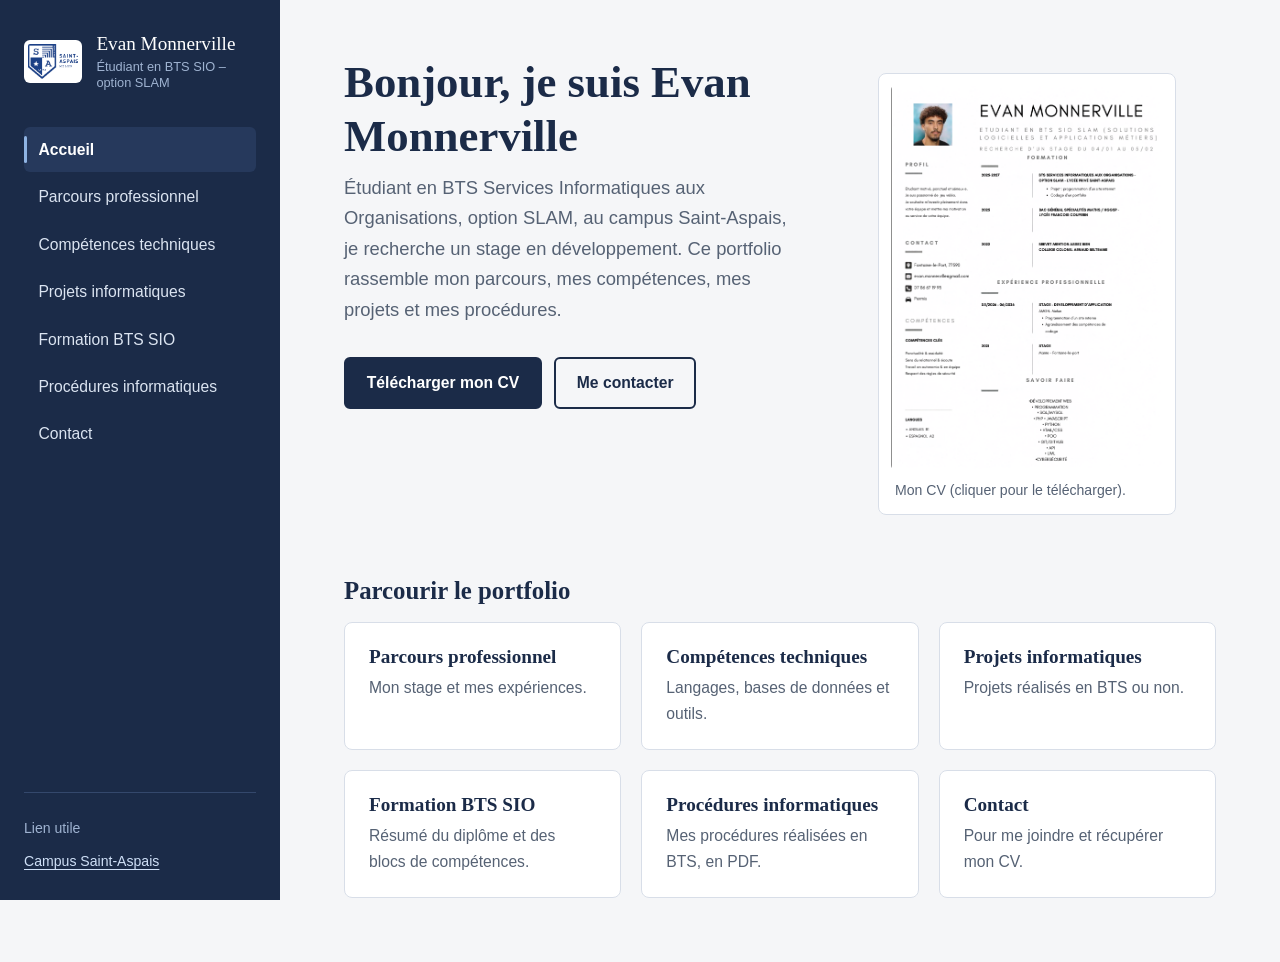
==== index.html @ 34bbe472 "Ajout du portfolio BTS SIO" ====
<!DOCTYPE html>
<html lang="fr">
<head>
  <meta charset="utf-8">
  <meta name="viewport" content="width=device-width, initial-scale=1">
  <title>Accueil – Portfolio de Evan Monnerville</title>
  <link rel="stylesheet" href="portfolio2.css">
</head>
<body>
  <aside class="menu">
    <a class="menu__marque" href="index.html">
      <img src="logo.png" alt="Logo du campus Saint-Aspais">
      <span class="menu__nom">Evan Monnerville<small>Étudiant en BTS SIO – option SLAM</small></span>
    </a>
    <nav aria-label="Navigation principale">
      <ul>
        <li><a class="lien" href="index.html" aria-current="page">Accueil</a></li>
        <li><a class="lien" href="portfolio2.Experiences.html">Parcours professionnel</a></li>
        <li><a class="lien" href="portfolio2.Competences.html">Compétences techniques</a></li>
        <li><a class="lien" href="portfolio2.Projet.html">Projets informatiques</a></li>
        <li><a class="lien" href="portfolio2.Formation.html">Formation BTS SIO</a></li>
        <li><a class="lien" href="portfolio2.Procedures.html">Procédures informatiques</a></li>
        <li><a class="lien" href="portfolio2.Contact.html">Contact</a></li>
      </ul>
    </nav>
    <div class="menu__pied">
      <p>Lien utile</p>
      <a href="https://institutionsaintaspais.fr/campus/" target="_blank" rel="noopener">Campus Saint-Aspais</a>
    </div>
  </aside>

  <main class="contenu">
    <div class="page">
      <section class="accueil">
        <div>
          <h1>Bonjour, je suis Evan Monnerville</h1>
          <p class="intro">Étudiant en BTS Services Informatiques aux Organisations, option SLAM, au campus Saint-Aspais, je recherche un stage en développement. Ce portfolio rassemble mon parcours, mes compétences, mes projets et mes procédures.</p>
          <div class="actions">
            <a class="bouton" href="cv.pdf" download="CV-Evan-Monnerville.pdf">Télécharger mon CV</a>
            <a class="bouton bouton--clair" href="portfolio2.Contact.html">Me contacter</a>
          </div>
        </div>
        <figure class="cv-apercu">
          <a href="cv.pdf" download="CV-Evan-Monnerville.pdf" title="Cliquer pour télécharger mon CV"><img src="cv.png" alt="Aperçu de mon CV"></a>
          <figcaption>Mon CV (cliquer pour le télécharger).</figcaption>
        </figure>
      </section>

      <h2>Parcourir le portfolio</h2>
      <div class="grille cascade">
        <a class="carte" href="portfolio2.Experiences.html"><h3>Parcours professionnel</h3><p>Mon stage et mes expériences.</p></a>
        <a class="carte" href="portfolio2.Competences.html"><h3>Compétences techniques</h3><p>Langages, bases de données et outils.</p></a>
        <a class="carte" href="portfolio2.Projet.html"><h3>Projets informatiques</h3><p>Projets réalisés en BTS ou non.</p></a>
        <a class="carte" href="portfolio2.Formation.html"><h3>Formation BTS SIO</h3><p>Résumé du diplôme et des blocs de compétences.</p></a>
        <a class="carte" href="portfolio2.Procedures.html"><h3>Procédures informatiques</h3><p>Mes procédures réalisées en BTS, en PDF.</p></a>
        <a class="carte" href="portfolio2.Contact.html"><h3>Contact</h3><p>Pour me joindre et récupérer mon CV.</p></a>
      </div>
    </div>
  </main>
</body>
</html>
---- portfolio2.css ----
/* ==========================================================
   Portfolio BTS SIO – feuille de style commune
   Palette : marine #1b2b48 · acier #3d6a99 · ciel #e8eef6
             papier #f5f6f8 · trait #d8dee8 · encre #1f2733
   ========================================================== */
:root {
  --marine: #1b2b48;
  --marine-clair: #26395c;
  --acier: #3d6a99;
  --ciel: #e8eef6;
  --papier: #f5f6f8;
  --blanc: #ffffff;
  --trait: #d8dee8;
  --encre: #1f2733;
  --encre-douce: #566274;
  --largeur-menu: 280px;
}

*, *::before, *::after { box-sizing: border-box; }

html { scroll-behavior: smooth; }

body {
  margin: 0;
  font-family: "Segoe UI", "Helvetica Neue", Arial, sans-serif;
  font-size: 1.0625rem;
  line-height: 1.65;
  color: var(--encre);
  background: var(--papier);
}

a { color: var(--acier); text-underline-offset: 3px; }
a:hover { color: var(--marine); }
:focus-visible { outline: 3px solid var(--acier); outline-offset: 3px; border-radius: 2px; }

/* ---------- Menu latéral ---------- */
.menu {
  position: fixed; inset: 0 auto 0 0;
  width: var(--largeur-menu);
  background: var(--marine);
  color: #dbe4f1;
  display: flex; flex-direction: column;
  padding: 2rem 1.5rem 1.5rem;
  overflow-y: auto;
}
.menu__marque { display: flex; align-items: center; gap: .9rem; text-decoration: none; color: #fff; margin-bottom: 2.25rem; }
.menu__marque img { width: 58px; height: auto; background: #fff; border-radius: 6px; padding: 4px; }
.menu__nom { font-family: Georgia, "Times New Roman", serif; font-size: 1.2rem; line-height: 1.25; }
.menu__nom small { display: block; font-family: "Segoe UI", Arial, sans-serif; font-size: .8rem; color: #9fb3d1; margin-top: .2rem; }

.menu ul { list-style: none; margin: 0; padding: 0; }
.menu li + li { margin-top: .15rem; }
.menu a.lien {
  position: relative; display: block;
  padding: .6rem .9rem; border-radius: 6px;
  color: #dbe4f1; text-decoration: none; font-size: .98rem;
  transition: background-color .2s ease, color .2s ease, padding-left .2s ease;
}
.menu a.lien::before {
  content: ""; position: absolute; left: 0; top: 20%; bottom: 20%;
  width: 3px; border-radius: 3px; background: #8fb4e3;
  transform: scaleY(0); transition: transform .25s ease;
}
.menu a.lien:hover { background: var(--marine-clair); color: #fff; padding-left: 1.15rem; }
.menu a.lien[aria-current="page"] { background: var(--marine-clair); color: #fff; font-weight: 600; }
.menu a.lien[aria-current="page"]::before,
.menu a.lien:hover::before { transform: scaleY(1); }

.menu__pied { margin-top: auto; padding-top: 1.5rem; font-size: .88rem; border-top: 1px solid #34486c; }
.menu__pied p { margin: 0 0 .5rem; color: #9fb3d1; }
.menu__pied a { color: #cfe0f7; display: block; padding: .15rem 0; }
.menu__pied a:hover { color: #fff; }

/* ---------- Contenu ---------- */
.contenu { margin-left: var(--largeur-menu); padding: 3.5rem clamp(1.25rem, 5vw, 4.5rem) 4rem; }
.page { max-width: 62rem; margin-inline: auto; animation: arrivee .6s ease-out both; }

@keyframes arrivee {
  from { opacity: 0; transform: translateY(10px); }
  to   { opacity: 1; transform: none; }
}

h1, h2, h3 { font-family: Georgia, "Times New Roman", serif; color: var(--marine); line-height: 1.2; font-weight: 700; }
h1 { font-size: clamp(2rem, 4vw, 2.8rem); margin: 0 0 .6rem; }
h2 { font-size: 1.55rem; margin: 2.75rem 0 1rem; }
h3 { font-size: 1.2rem; margin: 0 0 .4rem; }
.intro { font-size: 1.15rem; color: var(--encre-douce); max-width: 46rem; margin: 0 0 2rem; }
p { max-width: 46rem; }

.titre-page { padding-bottom: 1.5rem; margin-bottom: 2rem; border-bottom: 2px solid var(--marine); }

/* ---------- Cartes & grilles ---------- */
.grille { display: grid; gap: 1.25rem; grid-template-columns: repeat(auto-fit, minmax(250px, 1fr)); }
.carte {
  background: var(--blanc); border: 1px solid var(--trait); border-radius: 8px;
  padding: 1.4rem 1.5rem;
  transition: border-color .2s ease, box-shadow .2s ease, transform .2s ease;
}
.carte p { margin: .3rem 0 0; color: var(--encre-douce); font-size: .98rem; }
a.carte { display: block; text-decoration: none; color: inherit; }
a.carte:hover { border-color: var(--acier); box-shadow: 0 6px 18px rgba(27, 43, 72, .1); transform: translateY(-3px); }
a.carte h3 { transition: color .2s ease; }
a.carte:hover h3 { color: var(--acier); }

/* ---------- Boutons ---------- */
.bouton {
  display: inline-block; padding: .7rem 1.3rem; border-radius: 6px;
  background: var(--marine); color: #fff; text-decoration: none; font-weight: 600; font-size: .98rem;
  border: 2px solid var(--marine);
  transition: background-color .2s ease, color .2s ease, transform .15s ease;
}
.bouton:hover { background: var(--acier); border-color: var(--acier); color: #fff; }
.bouton:active { transform: scale(.98); }
.bouton--clair { background: transparent; color: var(--marine); }
.bouton--clair:hover { background: var(--marine); color: #fff; border-color: var(--marine); }
.actions { display: flex; flex-wrap: wrap; gap: .75rem; margin-top: 1.25rem; }

/* ---------- Accueil ---------- */
.accueil { display: grid; gap: 2rem; grid-template-columns: 1fr; align-items: start; }
.cv-apercu { border: 1px solid var(--trait); border-radius: 8px; background: var(--blanc); padding: .75rem; }
.cv-apercu img { display: block; width: 100%; height: auto; border-radius: 4px; }
.cv-apercu figcaption { font-size: .88rem; color: var(--encre-douce); padding: .6rem .25rem 0; }
@media (min-width: 1100px) { .accueil { grid-template-columns: 1.1fr .9fr; } }

/* ---------- Chronologie (parcours) ---------- */
.chrono { list-style: none; margin: 0; padding: 0 0 0 1.75rem; border-left: 2px solid var(--trait); }
.chrono > li { position: relative; padding-bottom: 2rem; }
.chrono > li::before {
  content: ""; position: absolute; left: calc(-1.75rem - 7px); top: .45rem;
  width: 12px; height: 12px; border-radius: 50%; background: var(--blanc); border: 3px solid var(--acier);
}
.chrono time { display: block; font-size: .9rem; color: var(--acier); font-weight: 600; margin-bottom: .15rem; }
.chrono .lieu { color: var(--encre-douce); margin: 0 0 .5rem; }
.chrono ul { margin: .5rem 0 0; padding-left: 1.2rem; }

/* ---------- Compétences ---------- */
.competence { display: grid; grid-template-columns: minmax(130px, 1fr) 2fr auto; gap: .75rem 1rem; align-items: center; padding: .55rem 0; }
.competence + .competence { border-top: 1px solid var(--trait); }
.competence__nom { font-weight: 600; }
.competence__barre { height: 8px; border-radius: 8px; background: var(--ciel); overflow: hidden; }
.competence__barre span {
  display: block; height: 100%; width: var(--niveau); border-radius: 8px; background: var(--acier);
  transform-origin: left; animation: remplir 1s .3s ease-out both;
}
.competence__niveau { font-size: .88rem; color: var(--encre-douce); min-width: 6.5rem; text-align: right; }
@keyframes remplir { from { transform: scaleX(0); } to { transform: scaleX(1); } }
@media (max-width: 560px) {
  .competence { grid-template-columns: 1fr auto; }
  .competence__barre { grid-column: 1 / -1; order: 3; }
}

/* ---------- Projets ---------- */
.projet { display: grid; gap: 1.5rem; grid-template-columns: 1fr; background: var(--blanc); border: 1px solid var(--trait); border-radius: 8px; padding: 1.5rem; margin-bottom: 1.5rem; }
.projet img { width: 100%; height: auto; border-radius: 6px; border: 1px solid var(--trait); display: block; }
.projet dl { margin: .75rem 0 0; display: grid; grid-template-columns: auto 1fr; gap: .25rem 1rem; font-size: .96rem; }
.projet dt { font-weight: 600; color: var(--marine); }
.projet dd { margin: 0; color: var(--encre-douce); }
@media (min-width: 900px) { .projet { grid-template-columns: 1fr 1.2fr; } }

.etiquettes { list-style: none; display: flex; flex-wrap: wrap; gap: .4rem; padding: 0; margin: .9rem 0 0; }
.etiquettes li { background: var(--ciel); color: var(--marine); font-size: .85rem; padding: .15rem .65rem; border-radius: 20px; }

/* ---------- Formation ---------- */
.blocs { counter-reset: bloc; }
.bloc { position: relative; padding-left: 3.25rem; }
.bloc::before {
  counter-increment: bloc; content: counter(bloc);
  position: absolute; left: 1.2rem; top: 1.25rem;
  width: 1.6rem; height: 1.6rem; border-radius: 50%; background: var(--marine); color: #fff;
  display: grid; place-items: center; font-size: .85rem; font-weight: 700;
}
.carte--bloc { padding-left: 3.4rem; position: relative; }
.carte--bloc::before { left: 1.1rem; }

/* ---------- Procédures ---------- */
.procedure { background: var(--blanc); border: 1px solid var(--trait); border-radius: 8px; padding: 1.5rem; margin-bottom: 1.75rem; }
.procedure object, .procedure iframe { width: 100%; height: 620px; border: 1px solid var(--trait); border-radius: 6px; margin-top: 1rem; background: var(--papier); }
.figure { margin: 0 0 1.75rem; background: var(--blanc); border: 1px solid var(--trait); border-radius: 8px; padding: 1rem; }
.figure img { max-width: 100%; height: auto; display: block; margin-inline: auto; }
.figure figcaption { color: var(--encre-douce); font-size: .92rem; margin-top: .6rem; text-align: center; }

/* ---------- Contact ---------- */
.contacts { list-style: none; padding: 0; margin: 0; display: grid; gap: .9rem; }
.contacts li { display: grid; grid-template-columns: 7rem 1fr; gap: 1rem; padding-bottom: .9rem; border-bottom: 1px solid var(--trait); }
.contacts strong { color: var(--marine); }
.lettre { background: var(--blanc); border: 1px solid var(--trait); border-radius: 8px; padding: 2rem clamp(1.25rem, 4vw, 2.75rem); font-family: Georgia, "Times New Roman", serif; }
.lettre p { max-width: none; }

/* ---------- Adaptation mobile / tablette ---------- */
@media (max-width: 900px) {
  .menu { position: static; width: auto; padding: 1.1rem 1.25rem; }
  .menu__marque { margin-bottom: 1rem; }
  .menu ul { display: flex; flex-wrap: wrap; gap: .25rem; }
  .menu li + li { margin-top: 0; }
  .menu a.lien { padding: .45rem .75rem; font-size: .92rem; }
  .menu a.lien:hover { padding-left: .75rem; }
  .menu a.lien::before { display: none; }
  .menu__pied { display: none; }
  .contenu { margin-left: 0; padding-top: 2rem; }
  .contacts li { grid-template-columns: 1fr; gap: .15rem; }
}

/* ---------- Respect des préférences de mouvement ---------- */
@media (prefers-reduced-motion: reduce) {
  *, *::before, *::after { animation: none !important; transition: none !important; scroll-behavior: auto !important; }
}

/* ==========================================================
   Ajouts : animations d'entrée, compétences, bulles PDF
   ========================================================== */

/* Entrée en cascade (une seule fois, au chargement) */
.cascade > * { animation: arrivee .55s ease-out backwards; }
.cascade > *:nth-child(1) { animation-delay: .10s; }
.cascade > *:nth-child(2) { animation-delay: .18s; }
.cascade > *:nth-child(3) { animation-delay: .26s; }
.cascade > *:nth-child(4) { animation-delay: .34s; }
.cascade > *:nth-child(5) { animation-delay: .42s; }
.cascade > *:nth-child(6) { animation-delay: .50s; }

/* Compétences */
.competences { display: grid; gap: 1.25rem; grid-template-columns: repeat(auto-fit, minmax(320px, 1fr)); }
.coches { list-style: none; margin: .9rem 0 0; padding: 0; }
.coches li { position: relative; padding: .4rem 0 .4rem 1.9rem; border-top: 1px solid var(--trait); }
.coches li:first-child { border-top: 0; }
.coches li::before {
  content: ""; position: absolute; left: .15rem; top: .75rem;
  width: .55rem; height: .3rem; border-left: 2px solid var(--acier); border-bottom: 2px solid var(--acier);
  transform: rotate(-45deg);
}
.etiquettes--grand li { font-size: .95rem; padding: .3rem .95rem; font-weight: 600; transition: background-color .2s ease, color .2s ease; }
.etiquettes--grand li:hover { background: var(--marine); color: #fff; }
.cascade.etiquettes > li { animation: arrivee .45s ease-out backwards; }

/* Bulles cliquables (procédures) */
.bulles { display: flex; flex-wrap: wrap; gap: 1.25rem; margin-top: 1.5rem; }
.bulle {
  display: inline-flex; align-items: center; gap: .9rem;
  padding: .85rem 1.6rem .85rem .9rem; border-radius: 999px;
  background: var(--blanc); border: 1px solid var(--trait);
  color: var(--marine); text-decoration: none; font-weight: 600; font-size: 1.05rem;
  transition: transform .2s ease, border-color .2s ease, box-shadow .2s ease;
}
.bulle__icone {
  display: grid; place-items: center; width: 2.6rem; height: 2.6rem; border-radius: 50%;
  background: var(--marine); color: #fff; font-size: .78rem; font-weight: 700; letter-spacing: .02em;
  transition: background-color .2s ease, transform .3s ease;
}
.bulle:hover { transform: translateY(-4px); border-color: var(--acier); box-shadow: 0 8px 20px rgba(27, 43, 72, .12); color: var(--marine); }
.bulle:hover .bulle__icone { background: var(--acier); transform: rotate(-8deg) scale(1.06); }
.bulle:active { transform: translateY(-1px); }
.bulles .bulle { animation: arrivee .5s ease-out backwards; }
.bulles .bulle:nth-child(2) { animation-delay: .12s; }

/* Image de projet : léger zoom au survol */
.projet .cadre { overflow: hidden; border-radius: 6px; border: 1px solid var(--trait); }
.projet .cadre img { border: 0; border-radius: 0; transition: transform .5s ease; }
.projet:hover .cadre img { transform: scale(1.03); }

/* Logo du menu */
.menu__marque img { transition: transform .3s ease; }
.menu__marque:hover img { transform: rotate(-4deg) scale(1.04); }
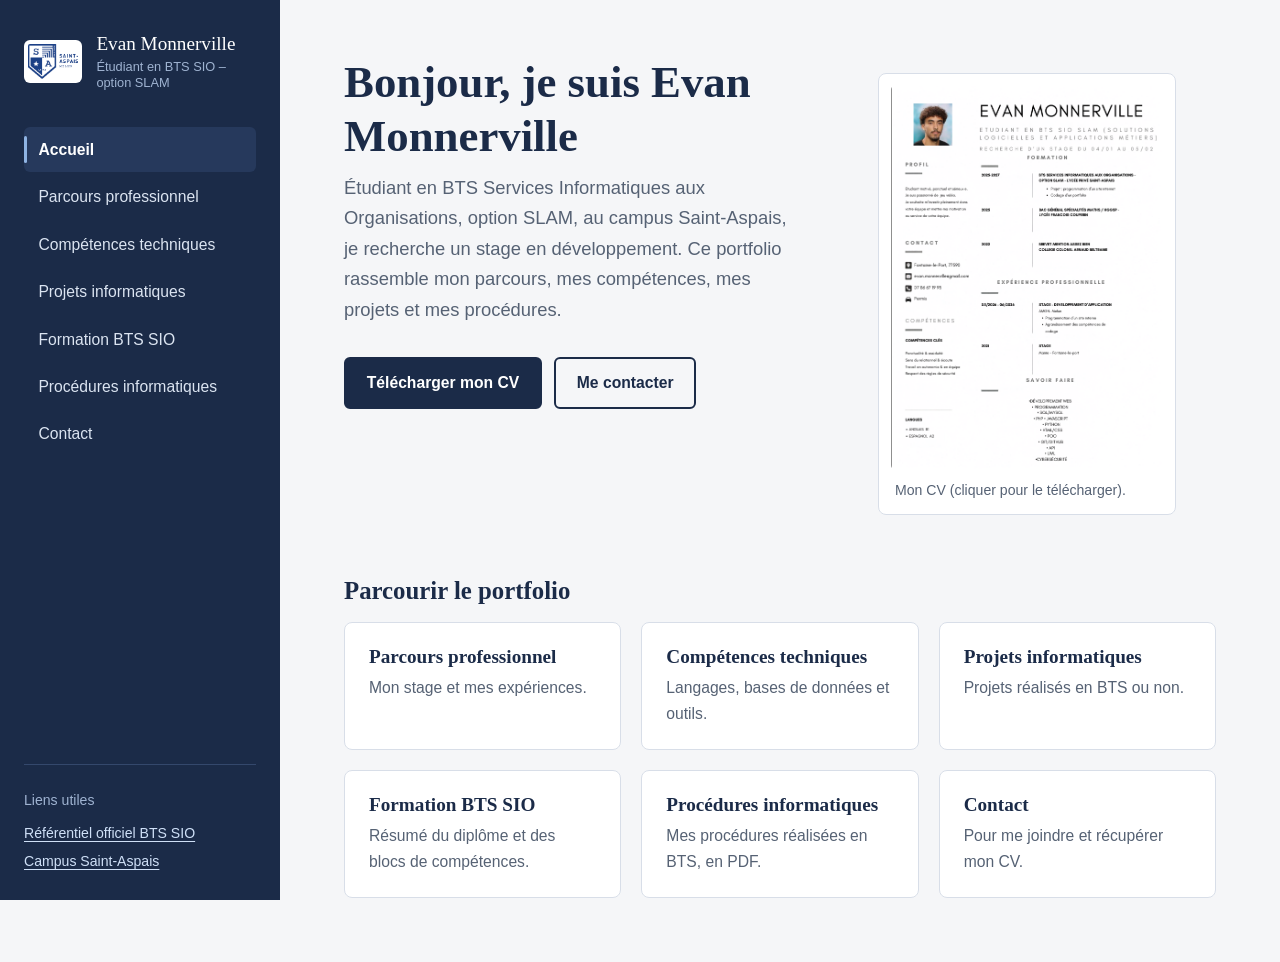
==== commit 5cefe052: "Ajout du bac et du lien vers le référentiel" ====
--- a/index.html
+++ b/index.html
@@ -24,7 +24,8 @@
       </ul>
     </nav>
     <div class="menu__pied">
-      <p>Lien utile</p>
+      <p>Liens utiles</p>
+      <a href="https://referentiels-professionnels.eduscol.education.fr/referentiels_BTS/BTS_ServicesInformatiquesOrganisations.pdf" target="_blank" rel="noopener">Référentiel officiel BTS SIO</a>
       <a href="https://institutionsaintaspais.fr/campus/" target="_blank" rel="noopener">Campus Saint-Aspais</a>
     </div>
   </aside>
--- a/portfolio2.css
+++ b/portfolio2.css
@@ -259,4 +259,17 @@
 
 /* Logo du menu */
 .menu__marque img { transition: transform .3s ease; }
-.menu__marque:hover img { transform: rotate(-4deg) scale(1.04); }+.menu__marque:hover img { transform: rotate(-4deg) scale(1.04); }
+
+/* Projets : cartes sans image et badge « En cours » */
+.projet--texte { grid-template-columns: 1fr; }
+.badge-cours {
+  display: inline-flex; align-items: center; gap: .45rem; vertical-align: middle;
+  margin-left: .6rem; padding: .15rem .75rem; border-radius: 20px;
+  background: var(--ciel); color: var(--marine); font-family: "Segoe UI", Arial, sans-serif; font-size: .8rem; font-weight: 600;
+}
+.badge-cours::before {
+  content: ""; width: .5rem; height: .5rem; border-radius: 50%; background: var(--acier);
+  animation: pulsation 1.8s ease-in-out infinite;
+}
+@keyframes pulsation { 0%, 100% { opacity: 1; transform: scale(1); } 50% { opacity: .35; transform: scale(.7); } }
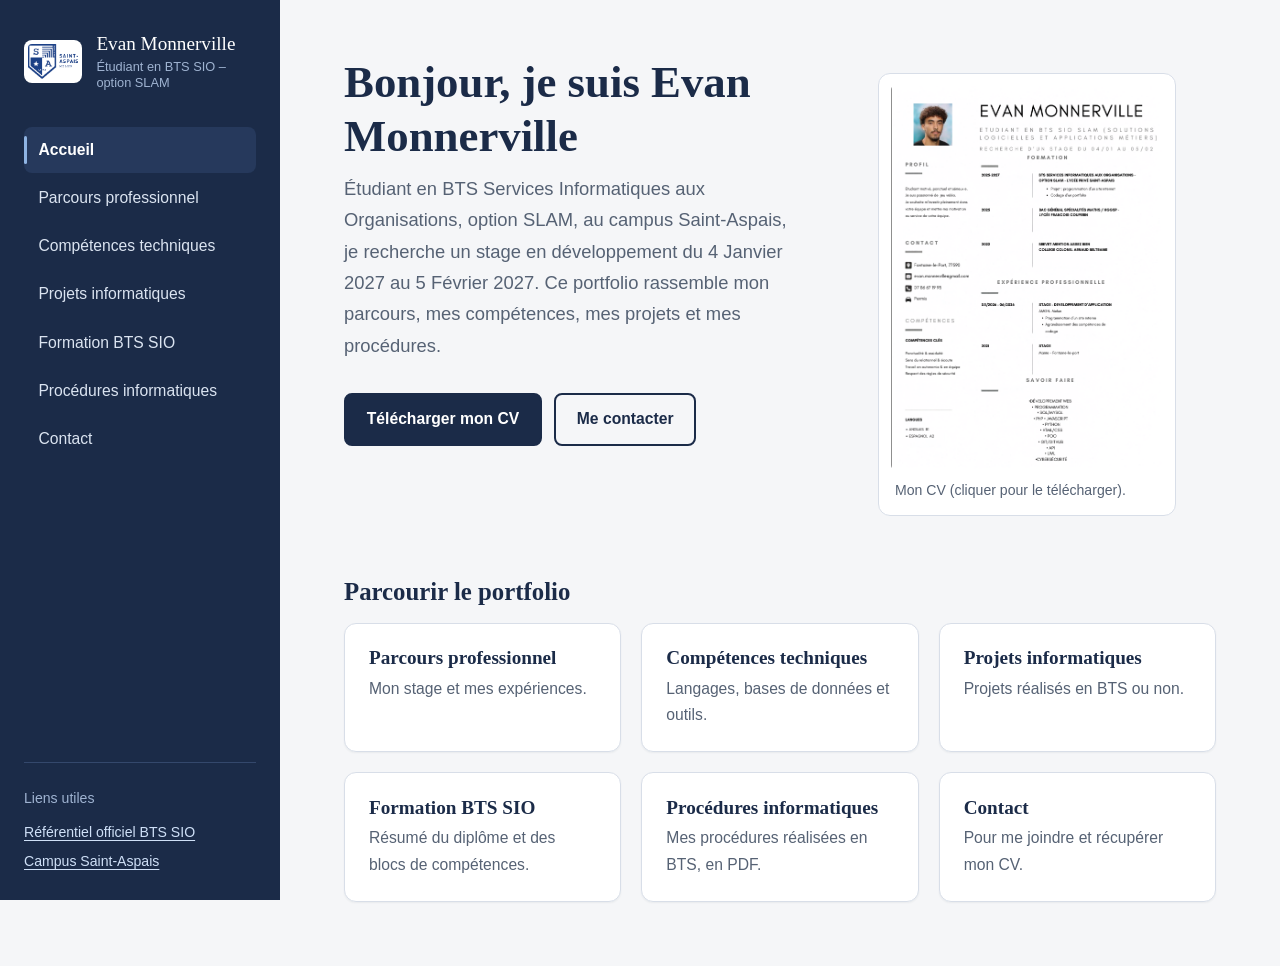
==== commit 63e9ad2e: "Précision date de stage" ====
--- a/index.html
+++ b/index.html
@@ -35,7 +35,7 @@
       <section class="accueil">
         <div>
           <h1>Bonjour, je suis Evan Monnerville</h1>
-          <p class="intro">Étudiant en BTS Services Informatiques aux Organisations, option SLAM, au campus Saint-Aspais, je recherche un stage en développement. Ce portfolio rassemble mon parcours, mes compétences, mes projets et mes procédures.</p>
+          <p class="intro">Étudiant en BTS Services Informatiques aux Organisations, option SLAM, au campus Saint-Aspais, je recherche un stage en développement du 4 Janvier 2027 au 5 Février 2027. Ce portfolio rassemble mon parcours, mes compétences, mes projets et mes procédures.</p>
           <div class="actions">
             <a class="bouton" href="cv.pdf" download="CV-Evan-Monnerville.pdf">Télécharger mon CV</a>
             <a class="bouton bouton--clair" href="portfolio2.Contact.html">Me contacter</a>
--- a/portfolio2.css
+++ b/portfolio2.css
@@ -6,8 +6,8 @@
 :root {
   --marine: #1b2b48;
   --marine-clair: #26395c;
-  --acier: #3d6a99;
-  --ciel: #e8eef6;
+  --acier: #3a6fae;
+  --ciel: #e6eef8;
   --papier: #f5f6f8;
   --blanc: #ffffff;
   --trait: #d8dee8;
@@ -24,7 +24,7 @@
   margin: 0;
   font-family: "Segoe UI", "Helvetica Neue", Arial, sans-serif;
   font-size: 1.0625rem;
-  line-height: 1.65;
+  line-height: 1.7;
   color: var(--encre);
   background: var(--papier);
 }
@@ -44,7 +44,7 @@
   overflow-y: auto;
 }
 .menu__marque { display: flex; align-items: center; gap: .9rem; text-decoration: none; color: #fff; margin-bottom: 2.25rem; }
-.menu__marque img { width: 58px; height: auto; background: #fff; border-radius: 6px; padding: 4px; }
+.menu__marque img { width: 58px; height: auto; background: #fff; border-radius: 8px; padding: 4px; }
 .menu__nom { font-family: Georgia, "Times New Roman", serif; font-size: 1.2rem; line-height: 1.25; }
 .menu__nom small { display: block; font-family: "Segoe UI", Arial, sans-serif; font-size: .8rem; color: #9fb3d1; margin-top: .2rem; }
 
@@ -52,7 +52,7 @@
 .menu li + li { margin-top: .15rem; }
 .menu a.lien {
   position: relative; display: block;
-  padding: .6rem .9rem; border-radius: 6px;
+  padding: .6rem .9rem; border-radius: 8px;
   color: #dbe4f1; text-decoration: none; font-size: .98rem;
   transition: background-color .2s ease, color .2s ease, padding-left .2s ease;
 }
@@ -87,13 +87,14 @@
 .intro { font-size: 1.15rem; color: var(--encre-douce); max-width: 46rem; margin: 0 0 2rem; }
 p { max-width: 46rem; }
 
-.titre-page { padding-bottom: 1.5rem; margin-bottom: 2rem; border-bottom: 2px solid var(--marine); }
+.titre-page { padding-bottom: 1.5rem; margin-bottom: 2rem; border-bottom: 1px solid var(--trait); position: relative; }
 
 /* ---------- Cartes & grilles ---------- */
 .grille { display: grid; gap: 1.25rem; grid-template-columns: repeat(auto-fit, minmax(250px, 1fr)); }
 .carte {
-  background: var(--blanc); border: 1px solid var(--trait); border-radius: 8px;
+  background: var(--blanc); border: 1px solid var(--trait); border-radius: 12px;
   padding: 1.4rem 1.5rem;
+  box-shadow: 0 1px 2px rgba(27, 43, 72, .06);
   transition: border-color .2s ease, box-shadow .2s ease, transform .2s ease;
 }
 .carte p { margin: .3rem 0 0; color: var(--encre-douce); font-size: .98rem; }
@@ -104,7 +105,7 @@
 
 /* ---------- Boutons ---------- */
 .bouton {
-  display: inline-block; padding: .7rem 1.3rem; border-radius: 6px;
+  display: inline-block; padding: .7rem 1.3rem; border-radius: 8px;
   background: var(--marine); color: #fff; text-decoration: none; font-weight: 600; font-size: .98rem;
   border: 2px solid var(--marine);
   transition: background-color .2s ease, color .2s ease, transform .15s ease;
@@ -117,7 +118,7 @@
 
 /* ---------- Accueil ---------- */
 .accueil { display: grid; gap: 2rem; grid-template-columns: 1fr; align-items: start; }
-.cv-apercu { border: 1px solid var(--trait); border-radius: 8px; background: var(--blanc); padding: .75rem; }
+.cv-apercu { border: 1px solid var(--trait); border-radius: 12px; background: var(--blanc); padding: .75rem; }
 .cv-apercu img { display: block; width: 100%; height: auto; border-radius: 4px; }
 .cv-apercu figcaption { font-size: .88rem; color: var(--encre-douce); padding: .6rem .25rem 0; }
 @media (min-width: 1100px) { .accueil { grid-template-columns: 1.1fr .9fr; } }
@@ -137,9 +138,9 @@
 .competence { display: grid; grid-template-columns: minmax(130px, 1fr) 2fr auto; gap: .75rem 1rem; align-items: center; padding: .55rem 0; }
 .competence + .competence { border-top: 1px solid var(--trait); }
 .competence__nom { font-weight: 600; }
-.competence__barre { height: 8px; border-radius: 8px; background: var(--ciel); overflow: hidden; }
+.competence__barre { height: 8px; border-radius: 12px; background: var(--ciel); overflow: hidden; }
 .competence__barre span {
-  display: block; height: 100%; width: var(--niveau); border-radius: 8px; background: var(--acier);
+  display: block; height: 100%; width: var(--niveau); border-radius: 12px; background: var(--acier);
   transform-origin: left; animation: remplir 1s .3s ease-out both;
 }
 .competence__niveau { font-size: .88rem; color: var(--encre-douce); min-width: 6.5rem; text-align: right; }
@@ -150,8 +151,8 @@
 }
 
 /* ---------- Projets ---------- */
-.projet { display: grid; gap: 1.5rem; grid-template-columns: 1fr; background: var(--blanc); border: 1px solid var(--trait); border-radius: 8px; padding: 1.5rem; margin-bottom: 1.5rem; }
-.projet img { width: 100%; height: auto; border-radius: 6px; border: 1px solid var(--trait); display: block; }
+.projet { display: grid; gap: 1.5rem; grid-template-columns: 1fr; background: var(--blanc); border: 1px solid var(--trait); border-radius: 12px; padding: 1.5rem; margin-bottom: 1.5rem; }
+.projet img { width: 100%; height: auto; border-radius: 8px; border: 1px solid var(--trait); display: block; }
 .projet dl { margin: .75rem 0 0; display: grid; grid-template-columns: auto 1fr; gap: .25rem 1rem; font-size: .96rem; }
 .projet dt { font-weight: 600; color: var(--marine); }
 .projet dd { margin: 0; color: var(--encre-douce); }
@@ -173,9 +174,9 @@
 .carte--bloc::before { left: 1.1rem; }
 
 /* ---------- Procédures ---------- */
-.procedure { background: var(--blanc); border: 1px solid var(--trait); border-radius: 8px; padding: 1.5rem; margin-bottom: 1.75rem; }
-.procedure object, .procedure iframe { width: 100%; height: 620px; border: 1px solid var(--trait); border-radius: 6px; margin-top: 1rem; background: var(--papier); }
-.figure { margin: 0 0 1.75rem; background: var(--blanc); border: 1px solid var(--trait); border-radius: 8px; padding: 1rem; }
+.procedure { background: var(--blanc); border: 1px solid var(--trait); border-radius: 12px; padding: 1.5rem; margin-bottom: 1.75rem; }
+.procedure object, .procedure iframe { width: 100%; height: 620px; border: 1px solid var(--trait); border-radius: 8px; margin-top: 1rem; background: var(--papier); }
+.figure { margin: 0 0 1.75rem; background: var(--blanc); border: 1px solid var(--trait); border-radius: 12px; padding: 1rem; }
 .figure img { max-width: 100%; height: auto; display: block; margin-inline: auto; }
 .figure figcaption { color: var(--encre-douce); font-size: .92rem; margin-top: .6rem; text-align: center; }
 
@@ -183,7 +184,7 @@
 .contacts { list-style: none; padding: 0; margin: 0; display: grid; gap: .9rem; }
 .contacts li { display: grid; grid-template-columns: 7rem 1fr; gap: 1rem; padding-bottom: .9rem; border-bottom: 1px solid var(--trait); }
 .contacts strong { color: var(--marine); }
-.lettre { background: var(--blanc); border: 1px solid var(--trait); border-radius: 8px; padding: 2rem clamp(1.25rem, 4vw, 2.75rem); font-family: Georgia, "Times New Roman", serif; }
+.lettre { background: var(--blanc); border: 1px solid var(--trait); border-radius: 12px; padding: 2rem clamp(1.25rem, 4vw, 2.75rem); font-family: Georgia, "Times New Roman", serif; }
 .lettre p { max-width: none; }
 
 /* ---------- Adaptation mobile / tablette ---------- */
@@ -253,7 +254,7 @@
 .bulles .bulle:nth-child(2) { animation-delay: .12s; }
 
 /* Image de projet : léger zoom au survol */
-.projet .cadre { overflow: hidden; border-radius: 6px; border: 1px solid var(--trait); }
+.projet .cadre { overflow: hidden; border-radius: 8px; border: 1px solid var(--trait); }
 .projet .cadre img { border: 0; border-radius: 0; transition: transform .5s ease; }
 .projet:hover .cadre img { transform: scale(1.03); }
 
@@ -272,4 +273,12 @@
   content: ""; width: .5rem; height: .5rem; border-radius: 50%; background: var(--acier);
   animation: pulsation 1.8s ease-in-out infinite;
 }
-@keyframes pulsation { 0%, 100% { opacity: 1; transform: scale(1); } 50% { opacity: .35; transform: scale(.7); } }+@keyframes pulsation { 0%, 100% { opacity: 1; transform: scale(1); } 50% { opacity: .35; transform: scale(.7); } }
+
+/* Légère retouche de style : barre d'accent sous le titre de chaque page */
+.titre-page::after {
+  content: ""; position: absolute; left: 0; bottom: -2px;
+  width: 72px; height: 3px; border-radius: 3px; background: var(--acier);
+  animation: barre .7s .25s ease-out backwards;
+}
+@keyframes barre { from { width: 0; } to { width: 72px; } }
